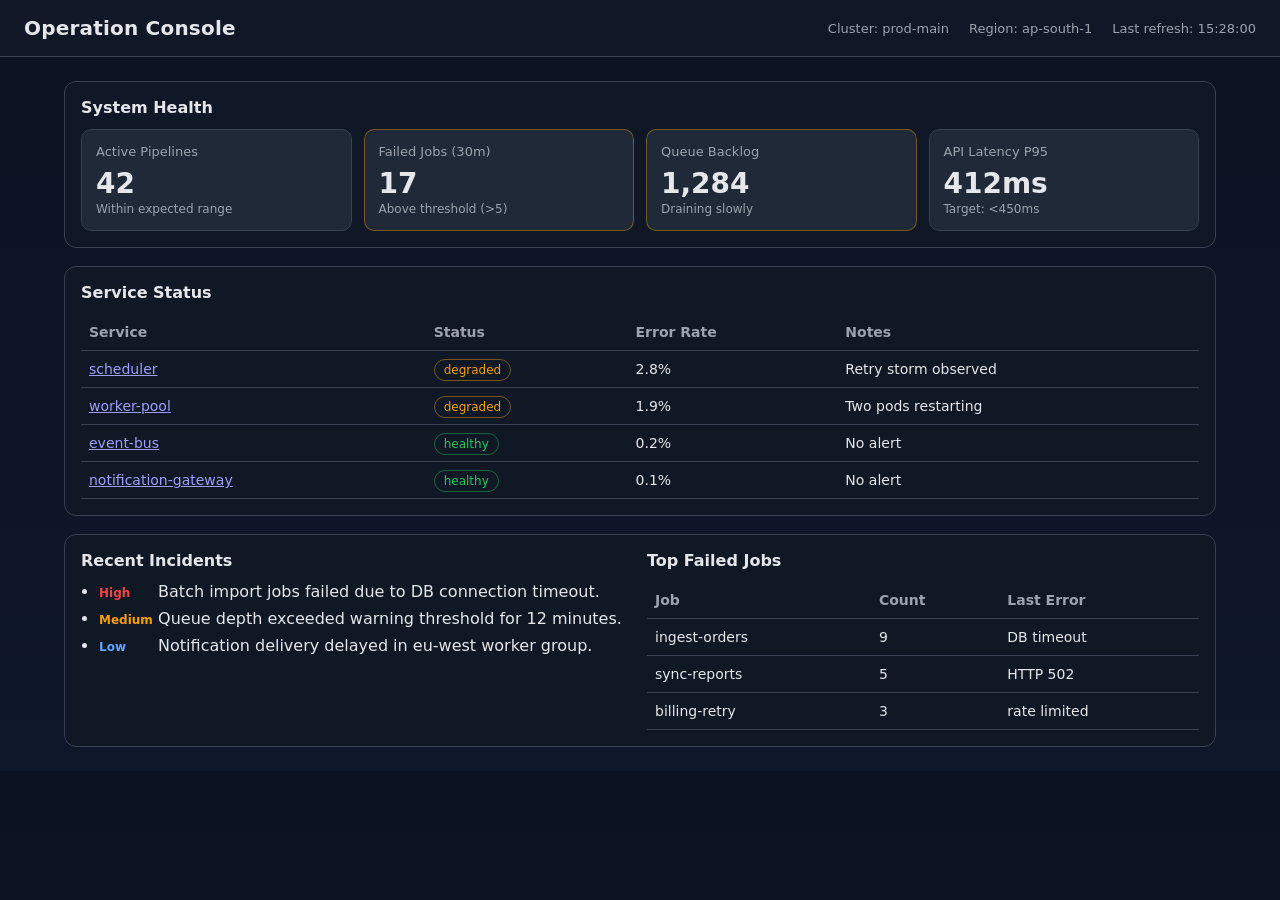
==== mock_oc_site/index.html @ 92ddc875 "Initial commit" ====
<!doctype html>
<html lang="en">
  <head>
    <meta charset="UTF-8" />
    <meta name="viewport" content="width=device-width, initial-scale=1.0" />
    <title>Operation Console</title>
    <link rel="stylesheet" href="./styles.css" />
  </head>
  <body>
    <header class="topbar">
      <div class="brand">Operation Console</div>
      <div class="meta">
        <span>Cluster: prod-main</span>
        <span>Region: ap-south-1</span>
        <span>Last refresh: 15:28:00</span>
      </div>
    </header>

    <main class="layout">
      <section class="panel">
        <h2>System Health</h2>
        <div class="kpi-grid">
          <article class="kpi">
            <p class="kpi-label">Active Pipelines</p>
            <p class="kpi-value">42</p>
            <p class="kpi-foot">Within expected range</p>
          </article>
          <article class="kpi warn">
            <p class="kpi-label">Failed Jobs (30m)</p>
            <p class="kpi-value">17</p>
            <p class="kpi-foot">Above threshold (&gt;5)</p>
          </article>
          <article class="kpi warn">
            <p class="kpi-label">Queue Backlog</p>
            <p class="kpi-value">1,284</p>
            <p class="kpi-foot">Draining slowly</p>
          </article>
          <article class="kpi">
            <p class="kpi-label">API Latency P95</p>
            <p class="kpi-value">412ms</p>
            <p class="kpi-foot">Target: &lt;450ms</p>
          </article>
        </div>
      </section>

      <section class="panel">
        <h2>Service Status</h2>
        <table>
          <thead>
            <tr>
              <th>Service</th>
              <th>Status</th>
              <th>Error Rate</th>
              <th>Notes</th>
            </tr>
          </thead>
          <tbody>
            <tr>
              <td><a href="service.html?id=scheduler">scheduler</a></td>
              <td><span class="badge down">degraded</span></td>
              <td>2.8%</td>
              <td>Retry storm observed</td>
            </tr>
            <tr>
              <td><a href="service.html?id=worker-pool">worker-pool</a></td>
              <td><span class="badge down">degraded</span></td>
              <td>1.9%</td>
              <td>Two pods restarting</td>
            </tr>
            <tr>
              <td><a href="service.html?id=event-bus">event-bus</a></td>
              <td><span class="badge up">healthy</span></td>
              <td>0.2%</td>
              <td>No alert</td>
            </tr>
            <tr>
              <td><a href="service.html?id=notification-gateway">notification-gateway</a></td>
              <td><span class="badge up">healthy</span></td>
              <td>0.1%</td>
              <td>No alert</td>
            </tr>
          </tbody>
        </table>
      </section>

      <section class="panel split">
        <div>
          <h2>Recent Incidents</h2>
          <ul class="incidents">
            <li>
              <span class="sev high">High</span>
              Batch import jobs failed due to DB connection timeout.
            </li>
            <li>
              <span class="sev med">Medium</span>
              Queue depth exceeded warning threshold for 12 minutes.
            </li>
            <li>
              <span class="sev low">Low</span>
              Notification delivery delayed in eu-west worker group.
            </li>
          </ul>
        </div>
        <div>
          <h2>Top Failed Jobs</h2>
          <table>
            <thead>
              <tr>
                <th>Job</th>
                <th>Count</th>
                <th>Last Error</th>
              </tr>
            </thead>
            <tbody>
              <tr>
                <td>ingest-orders</td>
                <td>9</td>
                <td>DB timeout</td>
              </tr>
              <tr>
                <td>sync-reports</td>
                <td>5</td>
                <td>HTTP 502</td>
              </tr>
              <tr>
                <td>billing-retry</td>
                <td>3</td>
                <td>rate limited</td>
              </tr>
            </tbody>
          </table>
        </div>
      </section>
    </main>
  </body>
</html>
---- mock_oc_site/styles.css ----
:root {
  color-scheme: dark;
  --bg: #0f172a;
  --panel: #111827;
  --panel-2: #1f2937;
  --text: #e5e7eb;
  --muted: #9ca3af;
  --line: #374151;
  --ok: #22c55e;
  --warn: #f59e0b;
  --bad: #ef4444;
}

* {
  box-sizing: border-box;
}

body {
  margin: 0;
  font-family: Inter, system-ui, -apple-system, Segoe UI, Roboto, Arial, sans-serif;
  background: linear-gradient(180deg, #0b1222 0%, var(--bg) 100%);
  color: var(--text);
}

.topbar {
  display: flex;
  justify-content: space-between;
  align-items: center;
  padding: 16px 24px;
  border-bottom: 1px solid var(--line);
  background: rgba(17, 24, 39, 0.85);
  position: sticky;
  top: 0;
}

.brand {
  font-size: 20px;
  font-weight: 700;
  letter-spacing: 0.2px;
}

.meta {
  display: flex;
  gap: 20px;
  color: var(--muted);
  font-size: 13px;
}

.layout {
  max-width: 1200px;
  margin: 0 auto;
  padding: 24px;
  display: grid;
  gap: 18px;
}

.panel {
  background: rgba(17, 24, 39, 0.92);
  border: 1px solid var(--line);
  border-radius: 12px;
  padding: 16px;
}

h2 {
  margin: 0 0 12px 0;
  font-size: 16px;
}

.kpi-grid {
  display: grid;
  grid-template-columns: repeat(4, minmax(0, 1fr));
  gap: 12px;
}

.kpi {
  background: var(--panel-2);
  border: 1px solid var(--line);
  border-radius: 10px;
  padding: 14px;
}

.kpi.warn {
  border-color: rgba(245, 158, 11, 0.4);
}

.kpi-label {
  margin: 0;
  color: var(--muted);
  font-size: 13px;
}

.kpi-value {
  margin: 8px 0 2px 0;
  font-size: 28px;
  font-weight: 700;
}

.kpi-foot {
  margin: 0;
  color: var(--muted);
  font-size: 12px;
}

table {
  width: 100%;
  border-collapse: collapse;
  font-size: 14px;
}

th,
td {
  text-align: left;
  padding: 10px 8px;
  border-bottom: 1px solid var(--line);
}

th {
  color: var(--muted);
  font-weight: 600;
}

.badge {
  border-radius: 999px;
  padding: 3px 9px;
  font-size: 12px;
  border: 1px solid;
}

.badge.up {
  color: var(--ok);
  border-color: rgba(34, 197, 94, 0.45);
}

.badge.down {
  color: var(--warn);
  border-color: rgba(245, 158, 11, 0.45);
}

.split {
  display: grid;
  grid-template-columns: 1fr 1fr;
  gap: 14px;
}

.incidents {
  margin: 0;
  padding-left: 18px;
  display: grid;
  gap: 8px;
}

.sev {
  display: inline-block;
  min-width: 54px;
  font-size: 12px;
  font-weight: 700;
}

.sev.high {
  color: var(--bad);
}

.sev.med {
  color: var(--warn);
}

.sev.low {
  color: #60a5fa;
}

@media (max-width: 980px) {
  .kpi-grid {
    grid-template-columns: repeat(2, minmax(0, 1fr));
  }

  .split {
    grid-template-columns: 1fr;
  }

  .meta {
    display: none;
  }
}
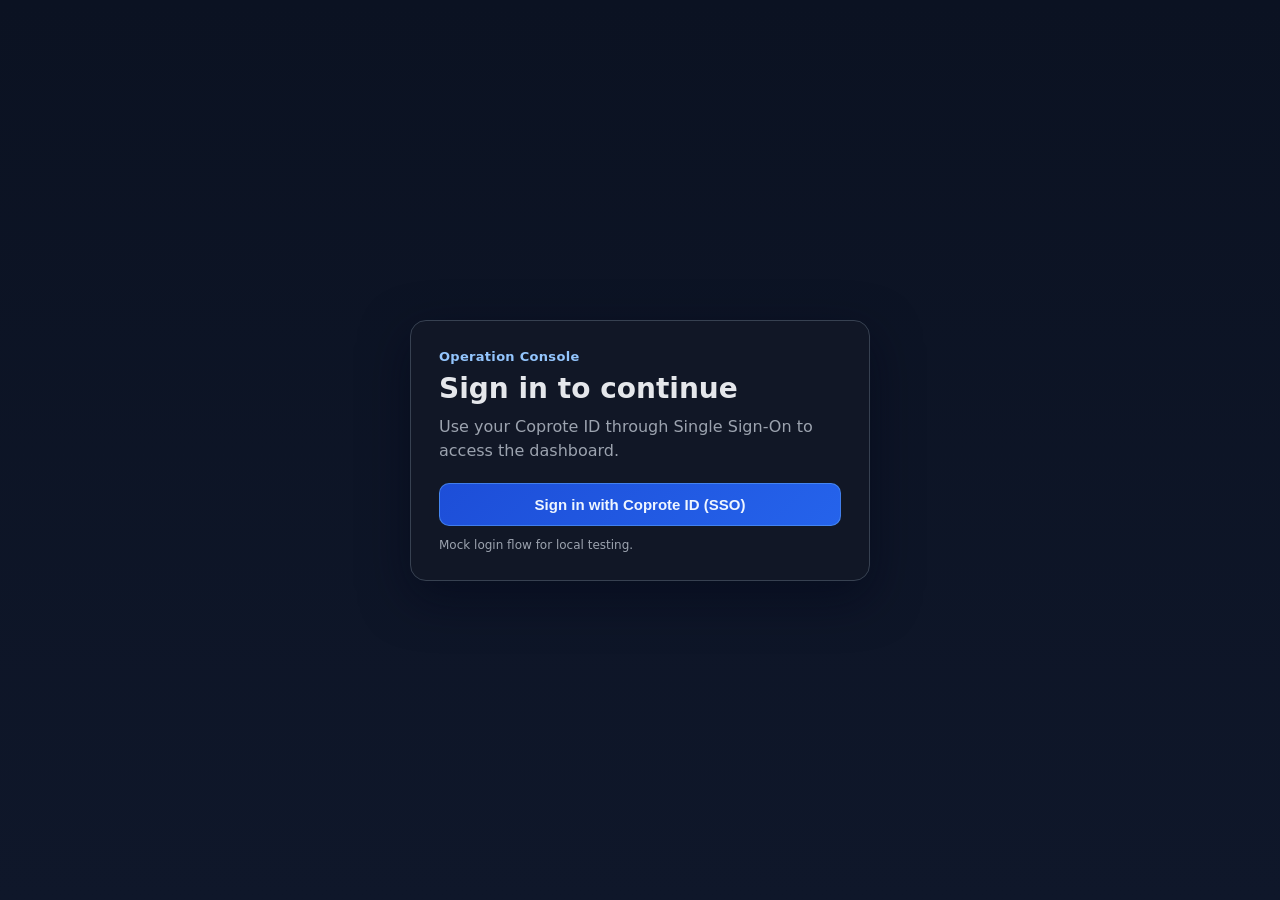
==== commit bbdde19c: "Refactor index.html for sign-in page; update service.html link; enhance styles for sign-in and conso" ====
--- a/mock_oc_site/index.html
+++ b/mock_oc_site/index.html
@@ -3,135 +3,30 @@
   <head>
     <meta charset="UTF-8" />
     <meta name="viewport" content="width=device-width, initial-scale=1.0" />
-    <title>Operation Console</title>
+    <title>Operation Console Sign In</title>
     <link rel="stylesheet" href="./styles.css" />
   </head>
-  <body>
-    <header class="topbar">
-      <div class="brand">Operation Console</div>
-      <div class="meta">
-        <span>Cluster: prod-main</span>
-        <span>Region: ap-south-1</span>
-        <span>Last refresh: 15:28:00</span>
-      </div>
-    </header>
-
-    <main class="layout">
-      <section class="panel">
-        <h2>System Health</h2>
-        <div class="kpi-grid">
-          <article class="kpi">
-            <p class="kpi-label">Active Pipelines</p>
-            <p class="kpi-value">42</p>
-            <p class="kpi-foot">Within expected range</p>
-          </article>
-          <article class="kpi warn">
-            <p class="kpi-label">Failed Jobs (30m)</p>
-            <p class="kpi-value">17</p>
-            <p class="kpi-foot">Above threshold (&gt;5)</p>
-          </article>
-          <article class="kpi warn">
-            <p class="kpi-label">Queue Backlog</p>
-            <p class="kpi-value">1,284</p>
-            <p class="kpi-foot">Draining slowly</p>
-          </article>
-          <article class="kpi">
-            <p class="kpi-label">API Latency P95</p>
-            <p class="kpi-value">412ms</p>
-            <p class="kpi-foot">Target: &lt;450ms</p>
-          </article>
-        </div>
-      </section>
-
-      <section class="panel">
-        <h2>Service Status</h2>
-        <table>
-          <thead>
-            <tr>
-              <th>Service</th>
-              <th>Status</th>
-              <th>Error Rate</th>
-              <th>Notes</th>
-            </tr>
-          </thead>
-          <tbody>
-            <tr>
-              <td><a href="service.html?id=scheduler">scheduler</a></td>
-              <td><span class="badge down">degraded</span></td>
-              <td>2.8%</td>
-              <td>Retry storm observed</td>
-            </tr>
-            <tr>
-              <td><a href="service.html?id=worker-pool">worker-pool</a></td>
-              <td><span class="badge down">degraded</span></td>
-              <td>1.9%</td>
-              <td>Two pods restarting</td>
-            </tr>
-            <tr>
-              <td><a href="service.html?id=event-bus">event-bus</a></td>
-              <td><span class="badge up">healthy</span></td>
-              <td>0.2%</td>
-              <td>No alert</td>
-            </tr>
-            <tr>
-              <td><a href="service.html?id=notification-gateway">notification-gateway</a></td>
-              <td><span class="badge up">healthy</span></td>
-              <td>0.1%</td>
-              <td>No alert</td>
-            </tr>
-          </tbody>
-        </table>
-      </section>
-
-      <section class="panel split">
-        <div>
-          <h2>Recent Incidents</h2>
-          <ul class="incidents">
-            <li>
-              <span class="sev high">High</span>
-              Batch import jobs failed due to DB connection timeout.
-            </li>
-            <li>
-              <span class="sev med">Medium</span>
-              Queue depth exceeded warning threshold for 12 minutes.
-            </li>
-            <li>
-              <span class="sev low">Low</span>
-              Notification delivery delayed in eu-west worker group.
-            </li>
-          </ul>
-        </div>
-        <div>
-          <h2>Top Failed Jobs</h2>
-          <table>
-            <thead>
-              <tr>
-                <th>Job</th>
-                <th>Count</th>
-                <th>Last Error</th>
-              </tr>
-            </thead>
-            <tbody>
-              <tr>
-                <td>ingest-orders</td>
-                <td>9</td>
-                <td>DB timeout</td>
-              </tr>
-              <tr>
-                <td>sync-reports</td>
-                <td>5</td>
-                <td>HTTP 502</td>
-              </tr>
-              <tr>
-                <td>billing-retry</td>
-                <td>3</td>
-                <td>rate limited</td>
-              </tr>
-            </tbody>
-          </table>
-        </div>
+  <body class="signin-page">
+    <main class="signin-shell">
+      <section class="signin-card">
+        <p class="signin-overline">Operation Console</p>
+        <h1>Sign in to continue</h1>
+        <p class="signin-copy">
+          Use your Coprote ID through Single Sign-On to access the dashboard.
+        </p>
+        <button id="coprote-sso" class="sso-btn" type="button">
+          Sign in with Coprote ID (SSO)
+        </button>
+        <p class="signin-note">Mock login flow for local testing.</p>
       </section>
     </main>
+
+    <script>
+      const ssoButton = document.getElementById("coprote-sso");
+      ssoButton.addEventListener("click", () => {
+        window.location.href = "dashboard.html";
+      });
+    </script>
   </body>
 </html>
 
--- a/mock_oc_site/styles.css
+++ b/mock_oc_site/styles.css
@@ -22,6 +22,68 @@
   color: var(--text);
 }
 
+.signin-page {
+  min-height: 100vh;
+  display: grid;
+  place-items: center;
+  padding: 24px;
+}
+
+.signin-shell {
+  width: 100%;
+  max-width: 460px;
+}
+
+.signin-card {
+  background: rgba(17, 24, 39, 0.94);
+  border: 1px solid var(--line);
+  border-radius: 16px;
+  padding: 28px;
+  box-shadow: 0 16px 48px rgba(2, 6, 23, 0.5);
+}
+
+.signin-overline {
+  margin: 0;
+  color: #93c5fd;
+  font-weight: 600;
+  letter-spacing: 0.3px;
+  font-size: 13px;
+}
+
+.signin-card h1 {
+  margin: 8px 0 10px;
+  font-size: 28px;
+}
+
+.signin-copy {
+  margin: 0;
+  color: var(--muted);
+  line-height: 1.5;
+}
+
+.sso-btn {
+  width: 100%;
+  margin-top: 20px;
+  border: 1px solid rgba(96, 165, 250, 0.55);
+  background: linear-gradient(135deg, #1d4ed8, #2563eb);
+  color: #eff6ff;
+  border-radius: 10px;
+  padding: 12px 14px;
+  font-size: 15px;
+  font-weight: 700;
+  cursor: pointer;
+}
+
+.sso-btn:hover {
+  filter: brightness(1.08);
+}
+
+.signin-note {
+  margin: 12px 0 0;
+  color: var(--muted);
+  font-size: 12px;
+}
+
 .topbar {
   display: flex;
   justify-content: space-between;
@@ -168,6 +230,497 @@
   color: #60a5fa;
 }
 
+.console-app {
+  min-height: 100vh;
+  display: grid;
+  grid-template-columns: 280px 1fr;
+}
+
+.sidebar {
+  background: rgba(2, 6, 23, 0.88);
+  border-right: 1px solid var(--line);
+  padding: 20px 14px;
+}
+
+.sidebar-brand {
+  font-size: 22px;
+  font-weight: 700;
+  margin-bottom: 20px;
+  padding: 0 10px;
+}
+
+.nav-list {
+  margin: 0;
+  padding: 0;
+  list-style: none;
+  display: grid;
+  gap: 6px;
+}
+
+.nav-item {
+  display: flex;
+  justify-content: space-between;
+  width: 100%;
+  text-decoration: none;
+  color: var(--text);
+  padding: 10px;
+  border-radius: 8px;
+  border: 1px solid transparent;
+  background: transparent;
+  font-size: 14px;
+  cursor: pointer;
+}
+
+.nav-item:hover {
+  background: rgba(30, 41, 59, 0.55);
+  border-color: rgba(148, 163, 184, 0.24);
+}
+
+.nav-item.active {
+  background: rgba(37, 99, 235, 0.25);
+  border-color: rgba(96, 165, 250, 0.45);
+}
+
+.nav-toggle {
+  align-items: center;
+}
+
+.caret {
+  font-weight: 700;
+}
+
+.sub-nav {
+  margin: 6px 0 8px;
+  padding: 6px 0 4px 18px;
+  list-style: none;
+  border-left: 1px dashed rgba(148, 163, 184, 0.36);
+  display: grid;
+  gap: 4px;
+}
+
+.sub-item {
+  display: block;
+  text-decoration: none;
+  color: #cbd5e1;
+  font-size: 13px;
+  padding: 7px 10px;
+  border-radius: 8px;
+}
+
+.sub-item:hover {
+  background: rgba(51, 65, 85, 0.55);
+}
+
+.console-content {
+  padding: 26px;
+}
+
+.console-tools {
+  display: flex;
+  justify-content: flex-end;
+  margin-bottom: 12px;
+}
+
+.top-search {
+  display: grid;
+  gap: 6px;
+  max-width: 340px;
+  width: 100%;
+}
+
+.top-search span {
+  font-size: 12px;
+  color: #cbd5e1;
+}
+
+.top-search input {
+  width: 100%;
+  border: 1px solid #475569;
+  background: #0f172a;
+  color: #e2e8f0;
+  border-radius: 8px;
+  padding: 8px 10px;
+  font-size: 13px;
+}
+
+.console-panel h1 {
+  margin: 0 0 8px;
+  font-size: 30px;
+}
+
+.console-panel p {
+  margin: 0;
+  color: var(--muted);
+}
+
+.section-head {
+  display: flex;
+  justify-content: space-between;
+  align-items: center;
+  gap: 12px;
+}
+
+.account-header {
+  margin-bottom: 14px;
+}
+
+.last-hour-btn {
+  border: 1px solid #94a3b8;
+  background: #f8fafc;
+  color: #0f172a;
+  border-radius: 8px;
+  padding: 8px 12px;
+  font-size: 12px;
+  font-weight: 600;
+  cursor: pointer;
+}
+
+.account-search-row {
+  display: grid;
+  gap: 6px;
+  margin-bottom: 14px;
+}
+
+.account-search-row label {
+  font-size: 12px;
+  color: #cbd5e1;
+}
+
+.account-search-row input {
+  width: 100%;
+  max-width: 420px;
+  border: 1px solid #475569;
+  background: #0f172a;
+  color: #e2e8f0;
+  border-radius: 8px;
+  padding: 8px 10px;
+  font-size: 13px;
+}
+
+.account-tabs {
+  display: inline-flex;
+  gap: 8px;
+  margin-bottom: 14px;
+}
+
+.account-tab {
+  border: 1px solid #cbd5e1;
+  background: #f8fafc;
+  color: #334155;
+  border-radius: 8px;
+  padding: 8px 12px;
+  font-size: 12px;
+  font-weight: 600;
+  cursor: pointer;
+}
+
+.account-tab.active {
+  background: #dbeafe;
+  border-color: #93c5fd;
+  color: #1d4ed8;
+}
+
+.account-summary-grid {
+  display: grid;
+  grid-template-columns: repeat(4, minmax(0, 1fr));
+  gap: 12px;
+  margin-bottom: 14px;
+}
+
+.summary-card {
+  background: #ffffff;
+  color: #0f172a;
+  border-radius: 12px;
+  border: 1px solid #dbe2ea;
+  padding: 12px;
+}
+
+.summary-label {
+  margin: 0 0 8px;
+  font-size: 11px;
+  color: #64748b;
+  text-transform: uppercase;
+  letter-spacing: 0.4px;
+}
+
+.summary-value {
+  margin: 0;
+  font-size: 14px;
+  font-weight: 600;
+}
+
+.right-statuses .service-label {
+  margin-top: 12px;
+}
+
+.account-layout {
+  display: grid;
+  grid-template-columns: minmax(0, 1fr) 310px;
+  gap: 14px;
+  align-items: start;
+}
+
+.account-table-card {
+  background: #ffffff;
+  border: 1px solid #dbe2ea;
+  border-radius: 12px;
+  overflow: hidden;
+}
+
+.account-status-table {
+  width: 100%;
+  border-collapse: collapse;
+}
+
+.account-status-table th {
+  background: #f1f5f9;
+  color: #334155;
+  padding: 12px;
+  font-size: 12px;
+  border-bottom: 1px solid #dbe2ea;
+}
+
+.account-status-table td {
+  color: #1e293b;
+  padding: 12px;
+  border-bottom: 1px solid #e2e8f0;
+  font-size: 13px;
+}
+
+.account-status-table tr.has-error {
+  background: #fff8f1;
+  cursor: pointer;
+}
+
+.account-status-table tr.has-error:hover {
+  background: #ffedd5;
+}
+
+.readkit-table td:first-child {
+  color: #475569;
+  font-weight: 600;
+}
+
+.header-inline {
+  display: inline-flex;
+  align-items: center;
+  gap: 6px;
+}
+
+.filter-icon {
+  display: inline-block;
+  width: 12px;
+  height: 12px;
+  background: linear-gradient(to bottom, #64748b 0%, #64748b 45%, transparent 45%, transparent 100%);
+  clip-path: polygon(0 0, 100% 0, 63% 48%, 63% 100%, 37% 100%, 37% 48%);
+  opacity: 0.7;
+}
+
+.status-badge {
+  display: inline-flex;
+  align-items: center;
+  gap: 6px;
+  font-weight: 600;
+  font-size: 12px;
+  padding: 4px 9px;
+  border-radius: 999px;
+  border: 1px solid;
+}
+
+.status-badge.ok {
+  color: #166534;
+  background: #ecfdf3;
+  border-color: #86efac;
+}
+
+.status-badge.warn {
+  color: #9a3412;
+  background: #fff7ed;
+  border-color: #fdba74;
+}
+
+.status-icon {
+  width: 12px;
+  height: 12px;
+  border-radius: 999px;
+  display: inline-block;
+  position: relative;
+}
+
+.status-icon.ok {
+  background: #16a34a;
+}
+
+.status-icon.ok::after {
+  content: "";
+  position: absolute;
+  left: 3px;
+  top: 2px;
+  width: 5px;
+  height: 3px;
+  border-left: 2px solid #ffffff;
+  border-bottom: 2px solid #ffffff;
+  transform: rotate(-45deg);
+}
+
+.status-icon.warn {
+  background: #f59e0b;
+}
+
+.status-icon.warn::after {
+  content: "!";
+  position: absolute;
+  left: 4px;
+  top: -1px;
+  color: #ffffff;
+  font-size: 10px;
+  font-weight: 700;
+}
+
+.details-panel {
+  background: #ffffff;
+  border: 1px solid #dbe2ea;
+  border-radius: 12px;
+  padding: 12px;
+  position: sticky;
+  top: 18px;
+}
+
+.details-panel h3 {
+  margin: 0 0 8px;
+  color: #0f172a;
+  font-size: 14px;
+}
+
+.details-muted {
+  margin: 0 0 10px;
+  color: #64748b;
+  font-size: 12px;
+}
+
+.details-panel dl {
+  margin: 0;
+  display: grid;
+  gap: 6px;
+}
+
+.details-panel dt {
+  font-size: 11px;
+  color: #64748b;
+  text-transform: uppercase;
+}
+
+.details-panel dd {
+  margin: 0;
+  color: #0f172a;
+  font-size: 13px;
+}
+
+.download-icon-btn {
+  width: 40px;
+  height: 40px;
+  border-radius: 10px;
+  border: 1px solid rgba(96, 165, 250, 0.45);
+  background: rgba(37, 99, 235, 0.2);
+  color: #dbeafe;
+  display: grid;
+  place-items: center;
+  cursor: pointer;
+}
+
+.download-icon-btn:hover {
+  background: rgba(37, 99, 235, 0.32);
+}
+
+.download-icon-btn svg {
+  width: 20px;
+  height: 20px;
+  fill: currentColor;
+}
+
+.ed-table {
+  margin-top: 14px;
+}
+
+.condition-table-wrap {
+  margin-top: 14px;
+  overflow-x: auto;
+  border: 1px solid rgba(71, 85, 105, 0.7);
+  border-radius: 12px;
+  background: rgba(15, 23, 42, 0.55);
+}
+
+.condition-table {
+  width: 100%;
+  min-width: 1020px;
+  border-collapse: collapse;
+}
+
+.condition-table th,
+.condition-table td {
+  text-align: left;
+  padding: 10px 12px;
+  border-bottom: 1px solid rgba(71, 85, 105, 0.5);
+  font-size: 13px;
+}
+
+.condition-table th {
+  color: #cbd5e1;
+  font-weight: 600;
+  background: rgba(30, 41, 59, 0.55);
+}
+
+.header-cell {
+  display: grid;
+  gap: 6px;
+}
+
+.header-cell span {
+  display: block;
+}
+
+.header-cell select,
+.header-cell input {
+  width: 100%;
+  min-width: 130px;
+  border: 1px solid #475569;
+  background: #0f172a;
+  color: #e2e8f0;
+  border-radius: 8px;
+  padding: 7px 9px;
+  font-size: 12px;
+}
+
+.condition-table td {
+  color: #e2e8f0;
+}
+
+.ed-table select,
+.ed-table input {
+  width: 100%;
+  min-width: 170px;
+  border: 1px solid #475569;
+  background: #0f172a;
+  color: #e2e8f0;
+  border-radius: 8px;
+  padding: 8px 10px;
+  font-size: 13px;
+}
+
+.table-btn {
+  border: 1px solid rgba(96, 165, 250, 0.45);
+  background: rgba(37, 99, 235, 0.2);
+  color: #dbeafe;
+  border-radius: 8px;
+  padding: 8px 12px;
+  cursor: pointer;
+  font-weight: 600;
+}
+
+.table-btn:hover {
+  background: rgba(37, 99, 235, 0.32);
+}
+
 @media (max-width: 980px) {
   .kpi-grid {
     grid-template-columns: repeat(2, minmax(0, 1fr));
@@ -180,5 +733,38 @@
   .meta {
     display: none;
   }
-}
-
+
+  .console-app {
+    grid-template-columns: 1fr;
+  }
+
+  .sidebar {
+    border-right: 0;
+    border-bottom: 1px solid var(--line);
+  }
+
+  .section-head {
+    align-items: flex-start;
+  }
+
+  .console-tools {
+    justify-content: stretch;
+  }
+
+  .top-search {
+    max-width: 100%;
+  }
+
+  .account-summary-grid {
+    grid-template-columns: 1fr;
+  }
+
+  .account-layout {
+    grid-template-columns: 1fr;
+  }
+
+  .details-panel {
+    position: static;
+  }
+}
+
